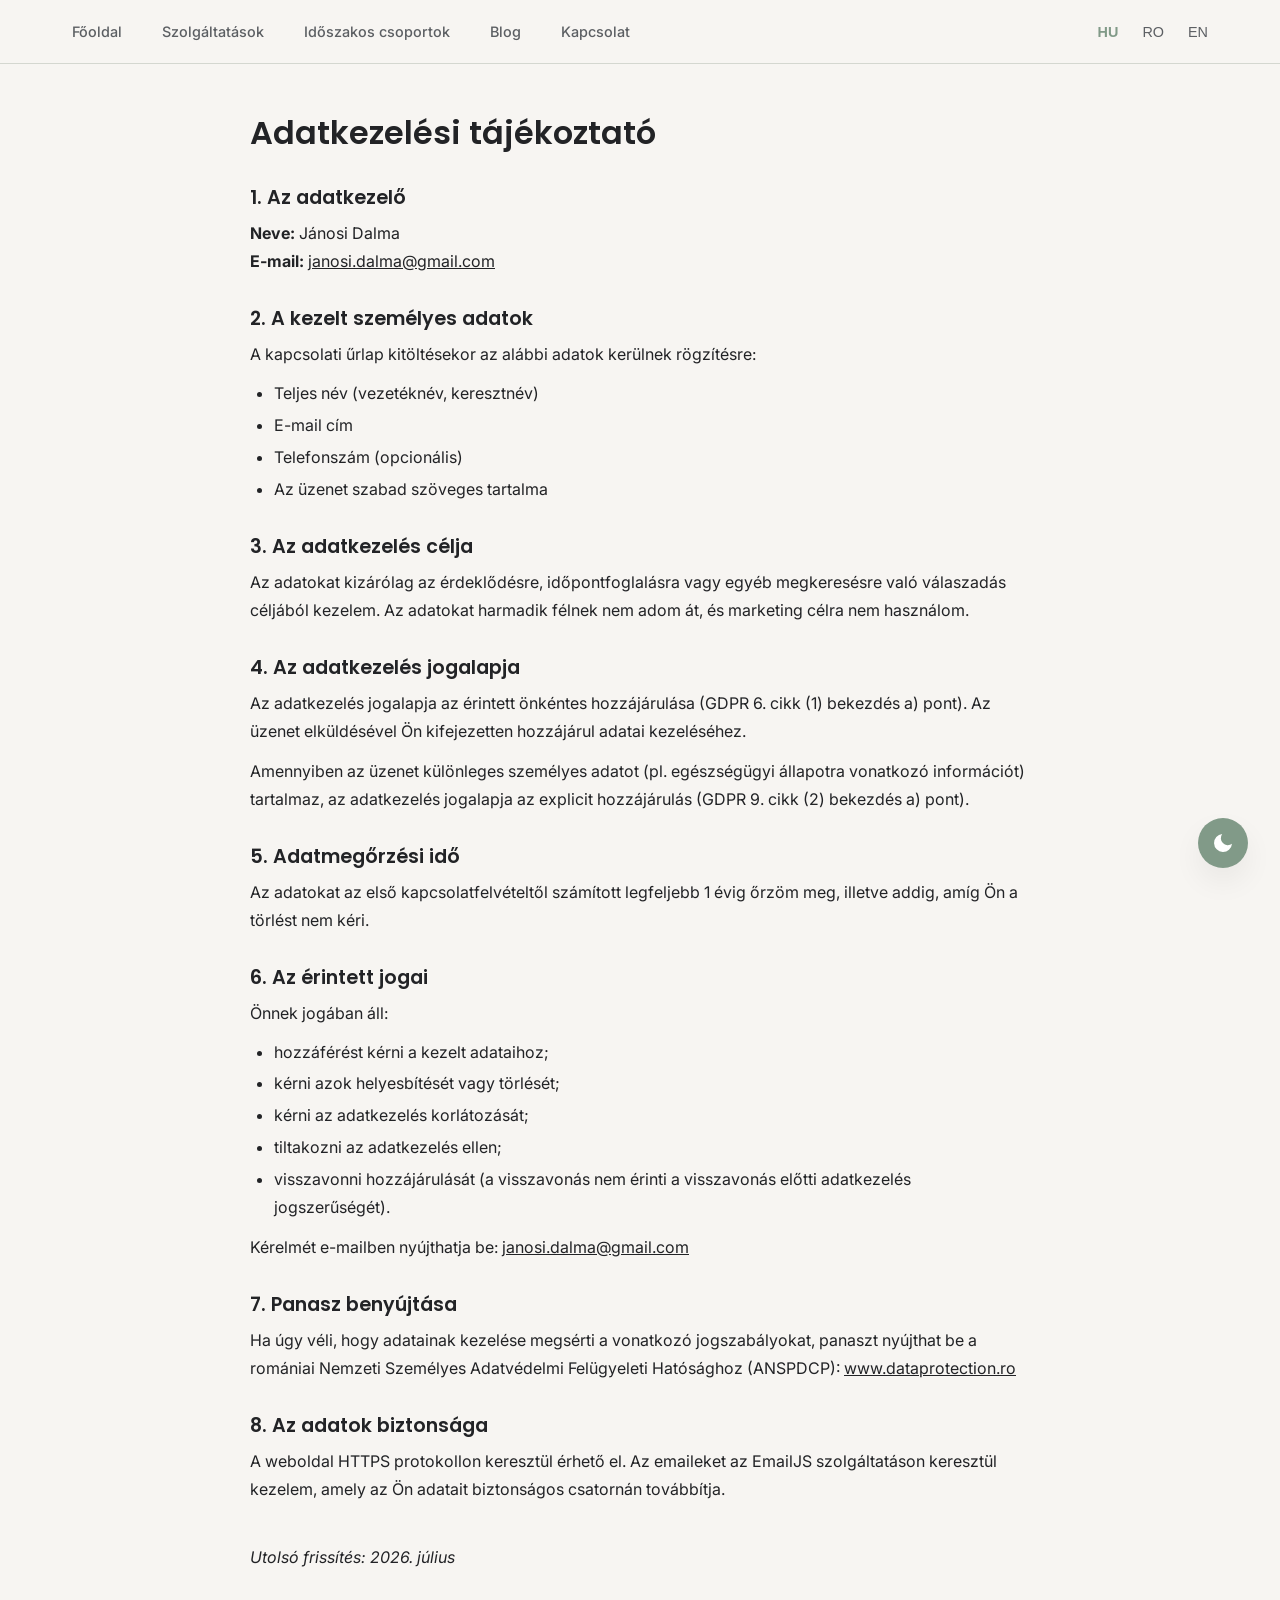
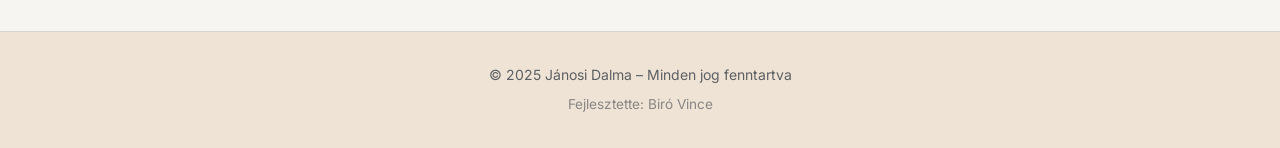
==== adatkezeles.html @ c8825b02 "feat: GDPR hozzájárulás és Formspree integráció - Formspree váltás EmailJS helyett (endpoint: mykqrd" ====
<!DOCTYPE html>
<html lang="hu">
<head>
  <meta charset="UTF-8">
  <meta name="viewport" content="width=device-width, initial-scale=1.0">
  <meta name="description" content="Adatkezelési tájékoztató – Jánosi Dalma">
  <title data-key="privacy_meta_title">Adatkezelési tájékoztató – Jánosi Dalma</title>
  <link rel="stylesheet" href="css/main.css">
  <link rel="icon" type="image/png" href="images/favicon.png">
</head>

<body>

<!-- HEADER -->
<header class="header">
  <div class="container header-inner">

    <nav class="nav-desktop nav-left">
      <a href="index.html" data-key="nav_home">Főoldal</a>
      <a href="index.html#services" data-key="nav_services">Szolgáltatások</a>
      <a href="service/periodic-groups.html" data-key="nav_periodic">Időszakos csoportok</a>
      <a href="blog.html" data-key="nav_blog">Blog</a>
      <a href="index.html#contact" data-key="nav_contact">Kapcsolat</a>
    </nav>

    <div class="lang-switcher">
      <button data-lang="hu" aria-label="Magyar">HU</button>
      <button data-lang="ro" aria-label="Română">RO</button>
      <button data-lang="en" aria-label="English">EN</button>
    </div>

    <button class="nav-toggle" id="menuBtn" aria-label="Menü megnyitása">
      <svg class="hamburger-icon" viewBox="0 0 24 24" width="28" height="28">
        <path class="line line-1" d="M3 6h18"/>
        <path class="line line-2" d="M3 12h18"/>
        <path class="line line-3" d="M3 18h18"/>
      </svg>
    </button>
  </div>

  <nav class="nav-mobile" id="mobileMenu">
    <a href="index.html" data-key="nav_home">Főoldal</a>
    <a href="index.html#services" data-key="nav_services">Szolgáltatások</a>
    <a href="service/periodic-groups.html" data-key="nav_periodic">Időszakos csoportok</a>
    <a href="blog.html" data-key="nav_blog">Blog</a>
    <a href="index.html#contact" data-key="nav_contact">Kapcsolat</a>
  </nav>
</header>

<!-- CONTENT -->
<section class="about-section">
  <div class="container">
    <article class="privacy-content">

      <h1 data-key="privacy_heading">Adatkezelési tájékoztató</h1>

      <div class="privacy-body" id="privacyContent">
        <!-- Fallback HU content -->
        <h2>1. Az adatkezelő</h2>
        <p>
          <strong>Neve:</strong> Jánosi Dalma<br>
          <strong>E-mail:</strong> <a href="mailto:janosi.dalma@gmail.com">janosi.dalma@gmail.com</a>
        </p>

        <h2>2. A kezelt személyes adatok</h2>
        <p>A kapcsolati űrlap kitöltésekor az alábbi adatok kerülnek rögzítésre:</p>
        <ul>
          <li>Teljes név (vezetéknév, keresztnév)</li>
          <li>E-mail cím</li>
          <li>Telefonszám (opcionális)</li>
          <li>Az üzenet szabad szöveges tartalma</li>
        </ul>

        <h2>3. Az adatkezelés célja</h2>
        <p>
          Az adatokat kizárólag az érdeklődésre, időpontfoglalásra vagy egyéb megkeresésre való válaszadás céljából kezelem.
          Az adatokat harmadik félnek nem adom át, és marketing célra nem használom.
        </p>

        <h2>4. Az adatkezelés jogalapja</h2>
        <p>
          Az adatkezelés jogalapja az érintett önkéntes hozzájárulása (GDPR 6. cikk (1) bekezdés a) pont).
          Az üzenet elküldésével Ön kifejezetten hozzájárul adatai kezeléséhez.
        </p>
        <p>
          Amennyiben az üzenet különleges személyes adatot (pl. egészségügyi állapotra vonatkozó információt) tartalmaz,
          az adatkezelés jogalapja az explicit hozzájárulás (GDPR 9. cikk (2) bekezdés a) pont).
        </p>

        <h2>5. Adatmegőrzési idő</h2>
        <p>
          Az adatokat az első kapcsolatfelvételtől számított legfeljebb 1 évig őrzöm meg,
          illetve addig, amíg Ön a törlést nem kéri.
        </p>

        <h2>6. Az érintett jogai</h2>
        <p>Önnek jogában áll:</p>
        <ul>
          <li>hozzáférést kérni a kezelt adataihoz;</li>
          <li>kérni azok helyesbítését vagy törlését;</li>
          <li>kérni az adatkezelés korlátozását;</li>
          <li>tiltakozni az adatkezelés ellen;</li>
          <li>visszavonni hozzájárulását (a visszavonás nem érinti a visszavonás előtti adatkezelés jogszerűségét).</li>
        </ul>
        <p>
          Kérelmét e-mailben nyújthatja be: <a href="mailto:janosi.dalma@gmail.com">janosi.dalma@gmail.com</a>
        </p>

        <h2>7. Panasz benyújtása</h2>
        <p>
          Ha úgy véli, hogy adatainak kezelése megsérti a vonatkozó jogszabályokat, panaszt nyújthat be
          a romániai Nemzeti Személyes Adatvédelmi Felügyeleti Hatósághoz (ANSPDCP):
          <a href="https://www.dataprotection.ro" target="_blank" rel="noopener">www.dataprotection.ro</a>
        </p>

        <h2>8. Az adatok biztonsága</h2>
        <p>
          A weboldal HTTPS protokollon keresztül érhető el. Az emaileket az EmailJS szolgáltatáson keresztül kezelem,
          amely az Ön adatait biztonságos csatornán továbbítja.
        </p>

        <p class="privacy-date"><em>Utolsó frissítés: 2026. július</em></p>
      </div>

    </article>
  </div>
</section>

<!-- FOOTER -->
<footer class="footer">
  <div class="container">
    <span data-key="footer_text">© 2025 Jánosi Dalma – Minden jog fenntartva</span>
    <div class="footer-credit">
      <a href="mailto:birovince@yahoo.com" data-key="footer_dev">Fejlesztette: Biró Vince</a>
    </div>
  </div>
</footer>

<script src="js/main.js"></script>

</body>
</html>
---- css/main.css ----
/* ===================================================
   MAIN.CSS - Moduláris CSS összefoglaló
   Jánosi Dalma - Pszichoterápia Website
   =================================================== */

/* Inter font importálása a Google Fonts-ról */
@import url('https://fonts.googleapis.com/css2?family=Inter:wght@300;400;500;600;700&family=Poppins:wght@400;500;600;700&display=swap');

/* Alapvető stílusok és változók */
@import 'base.css';

/* Layout és szerkezet */
@import 'layout.css';

/* Újrafelhasználható komponensek */
@import 'components.css';

/* Utility clasok */
@import 'utilities.css';

/* ===================================================
   EGYÉNI KIEGÉSZÍTÉSEK
   =================================================== */

/* Smooth scroll enhancement */
html {
  scroll-padding-top: 80px;
}

/* Print styles */
@media print {
  .header,
  .footer,
  .theme-toggle,
  .nav-mobile,
  .lang-switcher {
    display: none !important;
  }
  
  body {
    background: white;
    color: black;
  }
  
  a {
    text-decoration: underline;
  }
}

/* Reduce motion for accessibility */
@media (prefers-reduced-motion: reduce) {
  *,
  *::before,
  *::after {
    animation-duration: 0.01ms !important;
    animation-iteration-count: 1 !important;
    transition-duration: 0.01ms !important;
  }
}

/* High contrast mode support */
@media (prefers-contrast: high) {
  :root {
    --border-subtle: #000;
    --shadow-soft: none;
    --shadow-medium: none;
  }
}

/* Scroll-to-top button */
.scroll-to-top {
  position: fixed;
  bottom: 2rem;
  left: 2rem;
  width: 50px;
  height: 50px;
  border-radius: 50%;
  background: var(--accent-main);
  border: none;
  cursor: pointer;
  display: none;
  align-items: center;
  justify-content: center;
  box-shadow: var(--shadow-medium);
  transition: all var(--transition-smooth);
  z-index: var(--z-fixed);
  opacity: 0;
}

.scroll-to-top.visible {
  display: flex;
  opacity: 1;
}

.scroll-to-top:hover {
  transform: translateY(-3px);
  background: var(--accent-hover);
}

.scroll-to-top svg {
  width: 24px;
  height: 24px;
  fill: white;
}

/* Custom scrollbar */
::-webkit-scrollbar {
  width: 12px;
  height: 12px;
}

::-webkit-scrollbar-track {
  background: var(--bg-main);
}

::-webkit-scrollbar-thumb {
  background: var(--accent-soft);
  border-radius: 6px;
  border: 2px solid var(--bg-main);
}

::-webkit-scrollbar-thumb:hover {
  background: var(--accent-main);
}

/* Firefox scrollbar */
* {
  scrollbar-width: thin;
  scrollbar-color: var(--accent-soft) var(--bg-main);
}

/* No results message */
.no-results {
  text-align: center;
  padding: var(--spacing-xl);
  color: var(--text-muted);
  font-size: var(--font-size-lg);
}

.no-results svg {
  width: 64px;
  height: 64px;
  margin: 0 auto var(--spacing-md);
  opacity: 0.3;
}

/* =================================================================
   SZOLGÁLTATÁS OLDALAK KIEGÉSZÍTÉSEK
   ================================================================= */

/* Bal oldali szöveges tartalom formázása */
.left p {
  font-size: 1.1rem;
  line-height: 1.7;
  margin-bottom: 1.5rem;
  text-align: justify;
  text-justify: inter-word;
}

.left ul {
  padding-left: 1.5rem;
  margin: 0.75rem 0 1.5rem;
}

.left ul li {
  font-size: 1.1rem;
  line-height: 1.7;
  margin-bottom: 0.4rem;
}

/* Adatkezelési tájékoztató */
.privacy-content {
  max-width: 780px;
  margin: 0 auto;
}

.privacy-content h1 {
  font-size: 2rem;
  margin-bottom: 2rem;
}

.privacy-body h2 {
  font-size: 1.2rem;
  margin-top: 2rem;
  margin-bottom: 0.5rem;
  color: var(--text-heading);
}

.privacy-body p {
  font-size: 1rem;
  line-height: 1.75;
  margin-bottom: 0.75rem;
  color: var(--text-body);
}

.privacy-body ul {
  padding-left: 1.5rem;
  margin: 0.5rem 0 0.75rem;
}

.privacy-body ul li {
  font-size: 1rem;
  line-height: 1.7;
  margin-bottom: 0.3rem;
  color: var(--text-body);
}

.privacy-body a {
  color: var(--color-primary);
  text-decoration: underline;
}

.privacy-date {
  margin-top: 2.5rem;
  font-size: 0.9rem;
  color: var(--text-muted);
}

/* Info-box h3 stílus */
.info-box h3 {
  font-family: "Poppins", sans-serif;
  font-size: 1.3rem;
  margin-top: 0;
  margin-bottom: 1rem;
}

.info-box p {
  margin: 0.8rem 0;
  font-size: 1rem;
  line-height: 1.6;
}

.info-box strong {
  color: var(--accent-main);
  font-weight: 600;
}

/* Mobilon info-box felül */
@media (max-width: 899px) {
  .two-columns {
    grid-template-columns: 1fr;
  }
}

/* =================================================================
   TV SZEREPLÉSEK SLIDER
   ================================================================= */

.tv-appearances {
  background: var(--bg-main);
}

.tv-appearances h2 {
  margin-bottom: var(--spacing-lg);
}

.video-carousel {
  display: flex;
  align-items: center;
  gap: var(--spacing-sm);
}

.carousel-window {
  flex: 1;
  overflow: hidden;
}

.carousel-track {
  display: flex;
  gap: var(--spacing-md);
  transition: transform 0.4s cubic-bezier(0.4, 0, 0.2, 1);
}

.video-item {
  flex-shrink: 0;
  min-width: 0;
}

.video-wrapper {
  position: relative;
  padding-bottom: 56.25%;
  height: 0;
  overflow: hidden;
  border-radius: var(--radius-card);
  background: var(--bg-beige);
  box-shadow: var(--shadow-soft);
}

.video-wrapper iframe {
  position: absolute;
  top: 0;
  left: 0;
  width: 100%;
  height: 100%;
  border: none;
}

.video-caption {
  text-align: center;
  margin-top: var(--spacing-sm);
  margin-bottom: 0;
  color: var(--text-muted);
  font-size: var(--font-size-sm);
}

.carousel-btn {
  flex-shrink: 0;
  background: var(--bg-surface);
  border: 2px solid var(--border-subtle);
  border-radius: 50%;
  width: 44px;
  height: 44px;
  display: flex;
  align-items: center;
  justify-content: center;
  cursor: pointer;
  transition: all var(--transition-smooth);
}

.carousel-btn:hover {
  background: var(--accent-main);
  border-color: var(--accent-main);
}

.carousel-btn svg {
  fill: var(--text-muted);
  transition: fill var(--transition-fast);
}

.carousel-btn:hover svg {
  fill: white;
}

.carousel-btn.hidden {
  visibility: hidden;
  pointer-events: none;
}

/* =================================================================
   SZOLGÁLTATÁSOK KÖNYV
   ================================================================= */

.book-wrapper {
  display: flex;
  align-items: center;
  gap: var(--spacing-md);
}

/* --- Keretező elem: lapszél-rétegek itt jelennek meg --- */
.book-frame {
  flex: 1;
  position: relative;
}

/* Bal oldal: már átforgatott lapok */
.book-frame::before {
  content: '';
  position: absolute;
  top: 5px;
  left: 0;
  width: calc(50% - 7px);
  height: calc(100% - 10px);
  background: linear-gradient(to right, #e8e2d8, #f0ece5);
  border-radius: var(--radius-card) 0 0 var(--radius-card);
  z-index: 0;
  box-shadow:
    -3px 3px 0 0 #e3ddd3,
    -6px 6px 0 0 #ddd7cc,
    -9px 9px 0 0 #d8d2c6;
}

/* Jobb oldal: még lapozatlan lapok */
.book-frame::after {
  content: '';
  position: absolute;
  top: 5px;
  right: 0;
  width: calc(50% - 7px);
  height: calc(100% - 10px);
  background: #f5f2ee;
  border-radius: 0 var(--radius-card) var(--radius-card) 0;
  z-index: 0;
  box-shadow:
    3px 3px 0 0 #f0ece7,
    6px 6px 0 0 #ece7e1,
    9px 9px 0 0 #e8e2db;
}

/* --- A könyv maga --- */
.book {
  position: relative;
  z-index: 1;
  display: flex;
  perspective: 2500px;
  min-height: 400px;
  border-radius: var(--radius-card);
  box-shadow:
    0 2px 0 0 rgba(0,0,0,0.06),
    0 10px 30px rgba(0,0,0,0.12),
    0 24px 60px rgba(0,0,0,0.10);
}

.book-page {
  flex: 1;
  padding: var(--spacing-lg);
  position: relative;
  z-index: 1;
}

.book-left {
  background: linear-gradient(105deg, #eee8df 0%, #f8f5f1 60%, var(--bg-surface) 100%);
  border-radius: var(--radius-card) 0 0 var(--radius-card);
  box-shadow: inset -8px 0 20px rgba(0,0,0,0.06);
}

.book-right-bg {
  background: var(--bg-surface);
  border-radius: 0 var(--radius-card) var(--radius-card) 0;
  box-shadow: inset 8px 0 20px rgba(0,0,0,0.03);
}

/* Könyvgerinc */
.book-spine-bar {
  position: absolute;
  top: 0;
  left: calc(50% - 7px);
  width: 14px;
  height: 100%;
  z-index: 8;
  pointer-events: none;
  background: linear-gradient(to right,
    #7a6454 0%,
    #a88870 20%,
    #c0a488 40%,
    #b89880 60%,
    #a07860 80%,
    #886050 100%
  );
  box-shadow:
    inset 3px 0 6px rgba(0,0,0,0.3),
    inset -3px 0 6px rgba(0,0,0,0.3),
    0 0 8px rgba(0,0,0,0.15);
}

/* Lapozó elem */
.book-flip {
  position: absolute;
  top: 0;
  height: 100%;
  width: 50%;
  transform-style: preserve-3d;
  transition: transform 0.7s cubic-bezier(0.645, 0.045, 0.355, 1);
  z-index: 10;
  display: none;
}

.book-flip-side {
  position: absolute;
  inset: 0;
  padding: var(--spacing-lg);
  backface-visibility: hidden;
  -webkit-backface-visibility: hidden;
}

.book-flip-front {
  background: var(--bg-surface);
  border-radius: 0 var(--radius-card) var(--radius-card) 0;
  box-shadow: inset 8px 0 20px rgba(0,0,0,0.03);
}

.book-flip-back {
  transform: rotateY(180deg);
  background: linear-gradient(105deg, #eee8df 0%, #f8f5f1 60%, var(--bg-surface) 100%);
  border-radius: var(--radius-card) 0 0 var(--radius-card);
  box-shadow: inset -8px 0 20px rgba(0,0,0,0.06);
}

/* Oldal tartalom */
.book-page-inner {
  display: flex;
  flex-direction: column;
  height: 100%;
}

.book-page-inner img {
  width: 100%;
  height: 170px;
  object-fit: cover;
  border-radius: var(--radius-md);
  margin-bottom: var(--spacing-sm);
}

.book-page-inner h3 {
  font-size: var(--font-size-lg);
  line-height: 1.3;
  margin-bottom: var(--spacing-xs);
}

.book-page-inner p {
  color: var(--text-muted);
  font-size: var(--font-size-sm);
  line-height: 1.6;
  flex: 1;
  margin-bottom: var(--spacing-sm);
}

.book-page-inner .btn {
  align-self: flex-start;
}

/* Navigáció */
.book-nav-btn {
  flex-shrink: 0;
  background: var(--bg-surface);
  border: 2px solid var(--border-subtle);
  border-radius: 50%;
  width: 48px;
  height: 48px;
  display: flex;
  align-items: center;
  justify-content: center;
  cursor: pointer;
  transition: all var(--transition-smooth);
}

.book-nav-btn:hover {
  background: var(--accent-main);
  border-color: var(--accent-main);
}

.book-nav-btn svg {
  fill: var(--text-muted);
  transition: fill var(--transition-fast);
}

.book-nav-btn:hover svg {
  fill: white;
}

.book-nav-btn.hidden {
  visibility: hidden;
  pointer-events: none;
}

/* Pontok */
.book-dots {
  display: flex;
  justify-content: center;
  gap: 0.5rem;
  margin-top: var(--spacing-md);
}

.book-dot {
  width: 10px;
  height: 10px;
  border-radius: 50%;
  background: var(--border-subtle);
  border: none;
  cursor: pointer;
  padding: 0;
  transition: background var(--transition-fast), transform var(--transition-fast);
}

.book-dot.active {
  background: var(--accent-main);
  transform: scale(1.3);
}

.book-dot:hover:not(.active) {
  background: var(--accent-soft);
}

@media (max-width: 700px) {
  .book-frame::before,
  .book-frame::after {
    display: none;
  }

  .book-right-bg {
    display: none;
  }

  .book-left {
    border-right: none;
    background: var(--bg-surface);
    border-radius: var(--radius-card);
  }

  .book-spine-bar {
    display: none;
  }

  .book-flip {
    display: none !important;
  }

  /* Könyv elrejtése mobilon */
  .book-wrapper,
  .book-dots {
    display: none !important;
  }
}

/* =================================================================
   SZOLGÁLTATÁSOK KÁRTYAPAKLI (mobil nézet)
   ================================================================= */

.card-stack-wrapper {
  display: none; /* desktop: rejtett */
}

@media (max-width: 700px) {
  .card-stack-wrapper {
    display: block;
    position: relative;
    height: 450px;
    max-width: 340px;
    margin: 0 auto;
  }
}

/* Kártyalap */
.svc-card {
  position: absolute;
  inset: 0 0 auto 0;
  width: 100%;
  height: 420px;
  background: var(--bg-surface);
  border-radius: var(--radius-card);
  box-shadow: 0 6px 24px rgba(0,0,0,0.13), 0 2px 8px rgba(0,0,0,0.07);
  overflow: hidden;
  cursor: default;
  will-change: transform, opacity;
  user-select: none;
  -webkit-user-select: none;
  touch-action: pan-y;
  padding: var(--spacing-sm);
}

.svc-card img {
  width: 100%;
  height: 150px;
  object-fit: cover;
  display: block;
  border-radius: var(--radius-md);
  margin-bottom: var(--spacing-xs);
  pointer-events: none;
  -webkit-user-drag: none;
}

.svc-card-body {
  padding: var(--spacing-xs) 0 0;
}

.svc-card-body h3 {
  font-size: var(--font-size-lg);
  margin: 0 0 var(--spacing-xs);
  line-height: 1.3;
}

.svc-card-body p {
  color: var(--text-muted);
  font-size: var(--font-size-sm);
  line-height: 1.6;
  margin: 0;
  display: -webkit-box;
  -webkit-line-clamp: 3;
  -webkit-box-orient: vertical;
  overflow: hidden;
}

/* Húzd el tipp */
.svc-swipe-hint {
  display: none;
}

@media (max-width: 700px) {
  .svc-swipe-hint {
    display: block;
    text-align: center;
    margin-top: 0.5rem;
    color: var(--text-muted);
    font-size: 0.78rem;
    opacity: 0.6;
    pointer-events: none;
  }
}

/* Részletek panel */
.svc-detail-overlay {
  position: absolute;
  inset: 0;
  background: var(--bg-surface);
  border-radius: var(--radius-card);
  z-index: 20;
  overflow-y: auto;
  overscroll-behavior: contain;
  transform: translateY(24px) scale(0.97);
  opacity: 0;
  pointer-events: none;
  transition: transform 0.3s cubic-bezier(0.4,0,0.2,1), opacity 0.3s ease;
  box-shadow: 0 10px 40px rgba(0,0,0,0.18);
}

.svc-detail-overlay.open {
  transform: translateY(0) scale(1);
  opacity: 1;
  pointer-events: all;
}

.svc-detail-close {
  position: absolute;
  top: 0.6rem;
  right: 0.6rem;
  background: rgba(0,0,0,0.07);
  border: none;
  border-radius: 50%;
  width: 34px;
  height: 34px;
  cursor: pointer;
  display: flex;
  align-items: center;
  justify-content: center;
  z-index: 21;
  transition: background var(--transition-fast);
  flex-shrink: 0;
}

.svc-detail-close:hover {
  background: rgba(0,0,0,0.14);
}

.svc-detail-close svg {
  fill: var(--text-main);
}

.svc-detail-overlay .svc-detail-cover {
  width: 100%;
  height: 155px;
  object-fit: cover;
  display: block;
}

.svc-detail-body {
  padding: var(--spacing-md);
  padding-top: var(--spacing-sm);
}

.svc-detail-body h3 {
  font-size: var(--font-size-lg);
  margin: 0 0 var(--spacing-xs);
  padding-right: 2rem;
  line-height: 1.3;
}

.svc-detail-body p {
  color: var(--text-muted);
  font-size: var(--font-size-sm);
  line-height: 1.65;
  margin-bottom: var(--spacing-md);
}
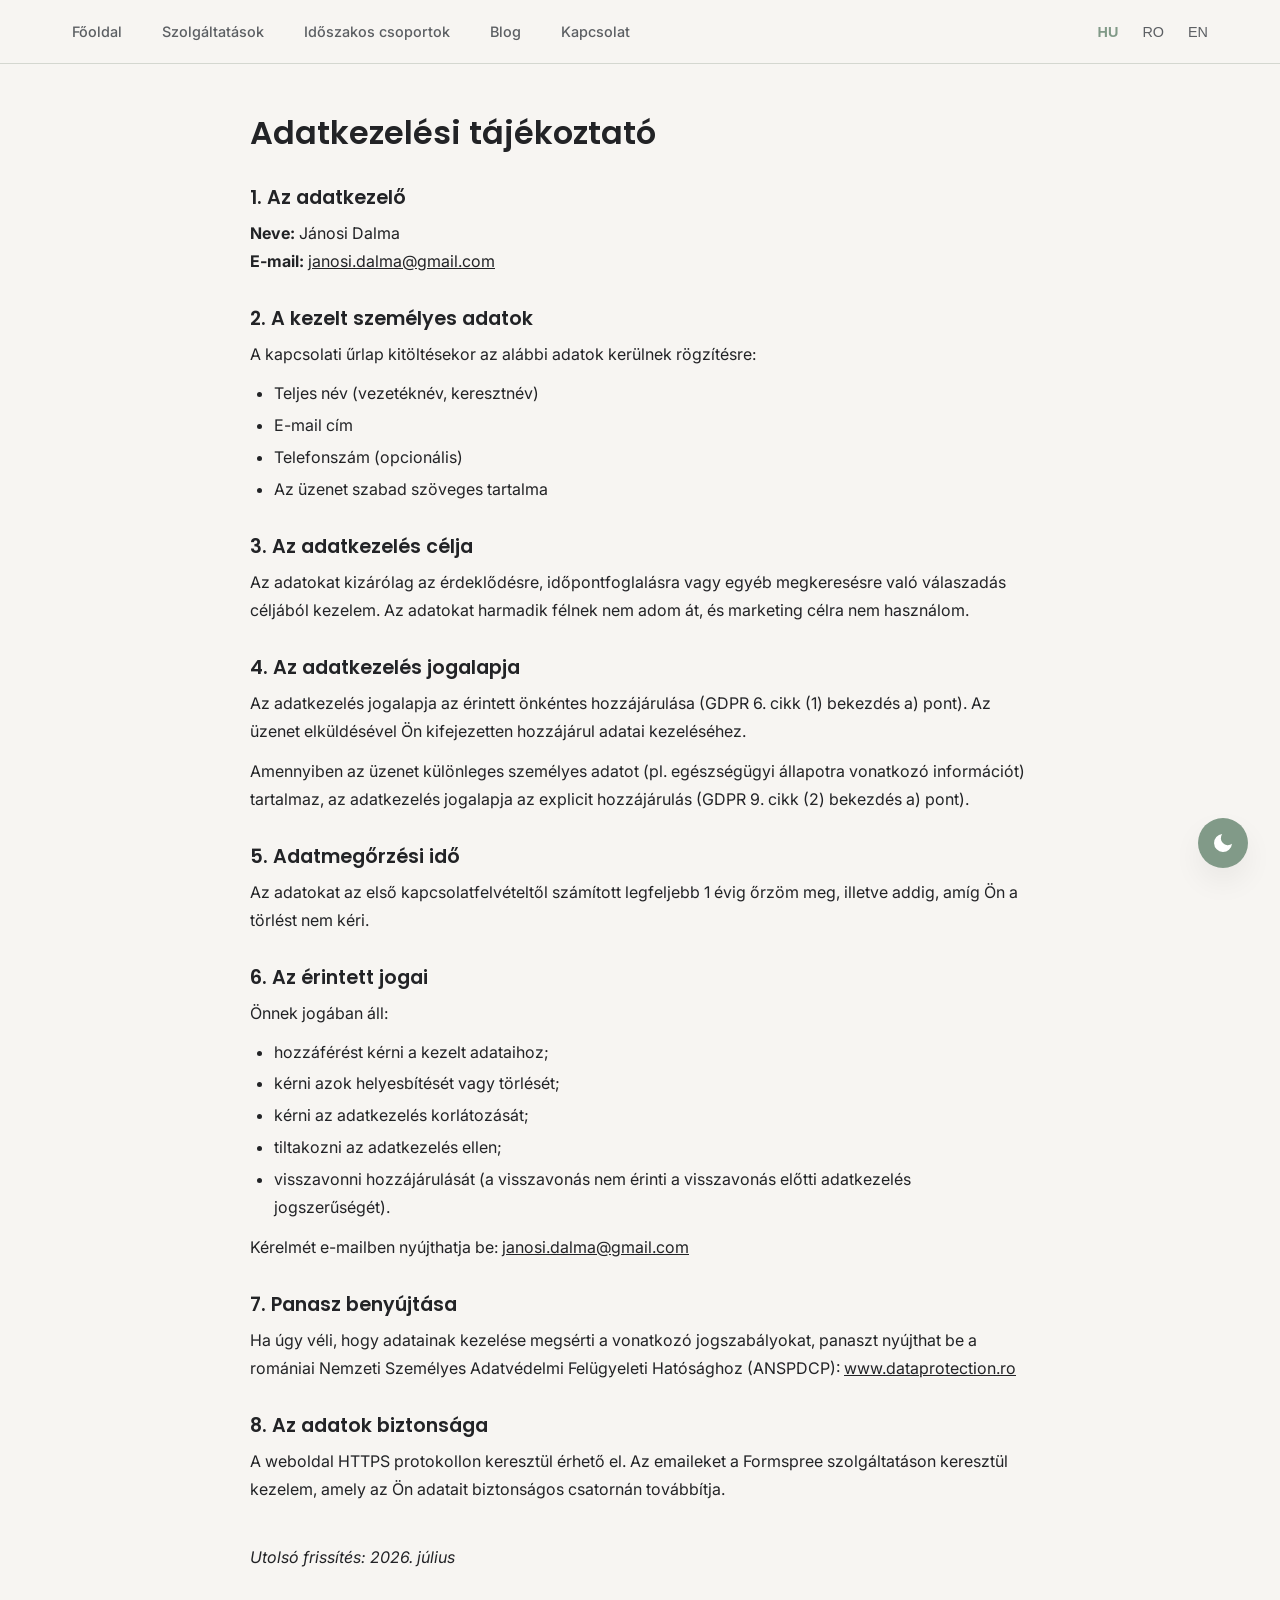
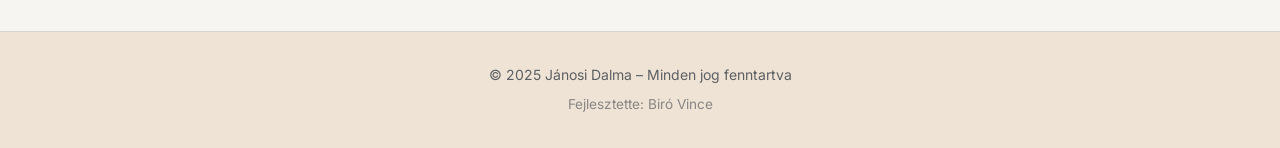
==== commit e6c5f180: "feat: adatkezelési tájékoztató ro/en fordítással Co-Authored-By: Claude Sonnet 4.6 <noreply@anthropi" ====
--- a/adatkezeles.html
+++ b/adatkezeles.html
@@ -54,64 +54,25 @@
 
       <h1 data-key="privacy_heading">Adatkezelési tájékoztató</h1>
 
-      <div class="privacy-body" id="privacyContent">
-        <!-- Fallback HU content -->
+      <div class="privacy-body" id="privacyContent" data-key="privacy_body">
         <h2>1. Az adatkezelő</h2>
-        <p>
-          <strong>Neve:</strong> Jánosi Dalma<br>
-          <strong>E-mail:</strong> <a href="mailto:janosi.dalma@gmail.com">janosi.dalma@gmail.com</a>
-        </p>
-
+        <p><strong>Neve:</strong> Jánosi Dalma<br><strong>E-mail:</strong> <a href="mailto:janosi.dalma@gmail.com">janosi.dalma@gmail.com</a></p>
         <h2>2. A kezelt személyes adatok</h2>
         <p>A kapcsolati űrlap kitöltésekor az alábbi adatok kerülnek rögzítésre:</p>
-        <ul>
-          <li>Teljes név (vezetéknév, keresztnév)</li>
-          <li>E-mail cím</li>
-          <li>Telefonszám (opcionális)</li>
-          <li>Az üzenet szabad szöveges tartalma</li>
-        </ul>
-
+        <ul><li>Teljes név (vezetéknév, keresztnév)</li><li>E-mail cím</li><li>Telefonszám (opcionális)</li><li>Az üzenet szabad szöveges tartalma</li></ul>
         <h2>3. Az adatkezelés célja</h2>
-        <p>
-          Az adatokat kizárólag az érdeklődésre, időpontfoglalásra vagy egyéb megkeresésre való válaszadás céljából kezelem.
-          Az adatokat harmadik félnek nem adom át, és marketing célra nem használom.
-        </p>
-
+        <p>Az adatokat kizárólag az érdeklődésre, időpontfoglalásra vagy egyéb megkeresésre való válaszadás céljából kezelem. Az adatokat harmadik félnek nem adom át, és marketing célra nem használom.</p>
         <h2>4. Az adatkezelés jogalapja</h2>
-        <p>
-          Az adatkezelés jogalapja az érintett önkéntes hozzájárulása (GDPR 6. cikk (1) bekezdés a) pont).
-          Az üzenet elküldésével Ön kifejezetten hozzájárul adatai kezeléséhez.
-        </p>
-        <p>
-          Amennyiben az üzenet különleges személyes adatot (pl. egészségügyi állapotra vonatkozó információt) tartalmaz,
-          az adatkezelés jogalapja az explicit hozzájárulás (GDPR 9. cikk (2) bekezdés a) pont).
-        </p>
-
+        <p>Az adatkezelés jogalapja az érintett önkéntes hozzájárulása (GDPR 6. cikk (1) bekezdés a) pont). Az üzenet elküldésével Ön kifejezetten hozzájárul adatai kezeléséhez.</p>
+        <p>Amennyiben az üzenet különleges személyes adatot (pl. egészségügyi állapotra vonatkozó információt) tartalmaz, az adatkezelés jogalapja az explicit hozzájárulás (GDPR 9. cikk (2) bekezdés a) pont).</p>
         <h2>5. Adatmegőrzési idő</h2>
-        <p>
-          Az adatokat az első kapcsolatfelvételtől számított legfeljebb 1 évig őrzöm meg,
-          illetve addig, amíg Ön a törlést nem kéri.
-        </p>
-
+        <p>Az adatokat az első kapcsolatfelvételtől számított legfeljebb 1 évig őrzöm meg, illetve addig, amíg Ön a törlést nem kéri.</p>
         <h2>6. Az érintett jogai</h2>
         <p>Önnek jogában áll:</p>
-        <ul>
-          <li>hozzáférést kérni a kezelt adataihoz;</li>
-          <li>kérni azok helyesbítését vagy törlését;</li>
-          <li>kérni az adatkezelés korlátozását;</li>
-          <li>tiltakozni az adatkezelés ellen;</li>
-          <li>visszavonni hozzájárulását (a visszavonás nem érinti a visszavonás előtti adatkezelés jogszerűségét).</li>
-        </ul>
-        <p>
-          Kérelmét e-mailben nyújthatja be: <a href="mailto:janosi.dalma@gmail.com">janosi.dalma@gmail.com</a>
-        </p>
-
+        <ul><li>hozzáférést kérni a kezelt adataihoz;</li><li>kérni azok helyesbítését vagy törlését;</li><li>kérni az adatkezelés korlátozását;</li><li>tiltakozni az adatkezelés ellen;</li><li>visszavonni hozzájárulását (a visszavonás nem érinti a visszavonás előtti adatkezelés jogszerűségét).</li></ul>
+        <p>Kérelmét e-mailben nyújthatja be: <a href="mailto:janosi.dalma@gmail.com">janosi.dalma@gmail.com</a></p>
         <h2>7. Panasz benyújtása</h2>
-        <p>
-          Ha úgy véli, hogy adatainak kezelése megsérti a vonatkozó jogszabályokat, panaszt nyújthat be
-          a romániai Nemzeti Személyes Adatvédelmi Felügyeleti Hatósághoz (ANSPDCP):
-          <a href="https://www.dataprotection.ro" target="_blank" rel="noopener">www.dataprotection.ro</a>
-        </p>
+        <p>Ha úgy véli, hogy adatainak kezelése megsérti a vonatkozó jogszabályokat, panaszt nyújthat be a romániai Nemzeti Személyes Adatvédelmi Felügyeleti Hatósághoz (ANSPDCP): <a href="https://www.dataprotection.ro" target="_blank" rel="noopener">www.dataprotection.ro</a></p>
 
         <h2>8. Az adatok biztonsága</h2>
         <p>
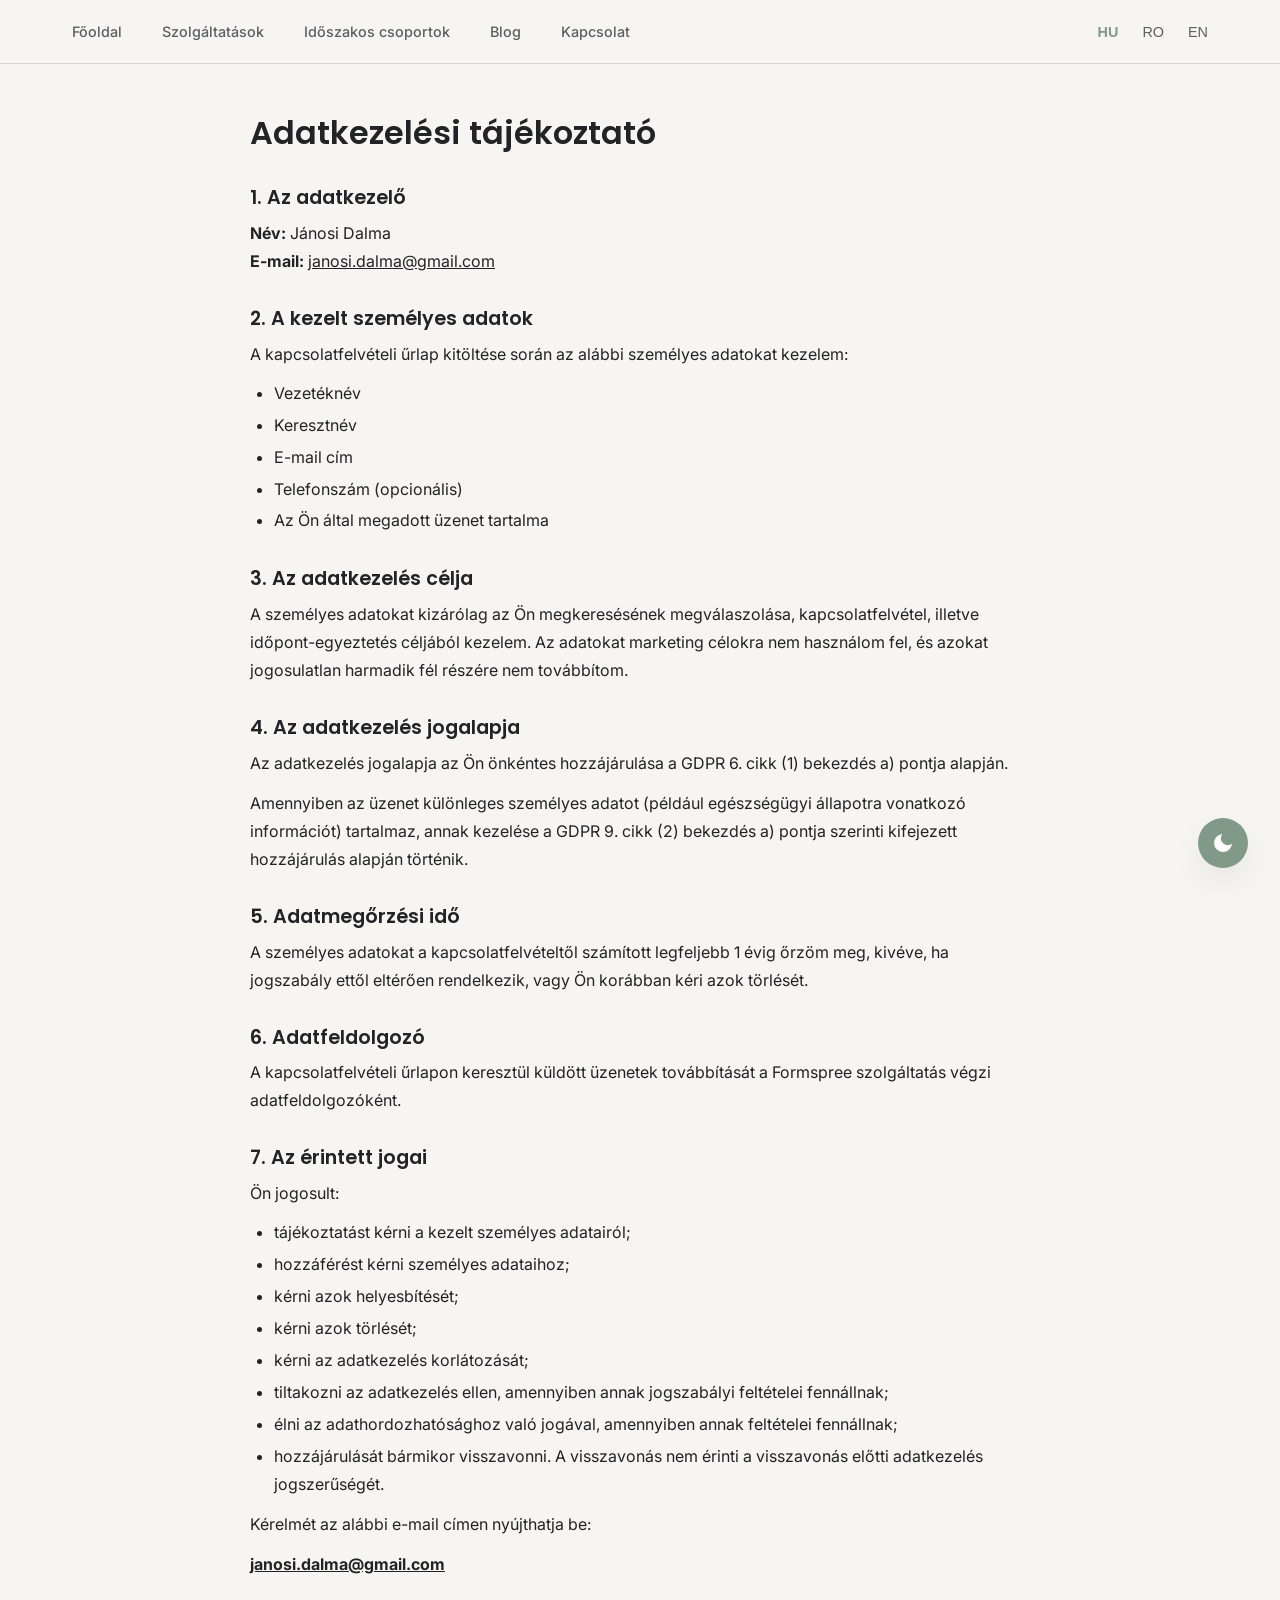
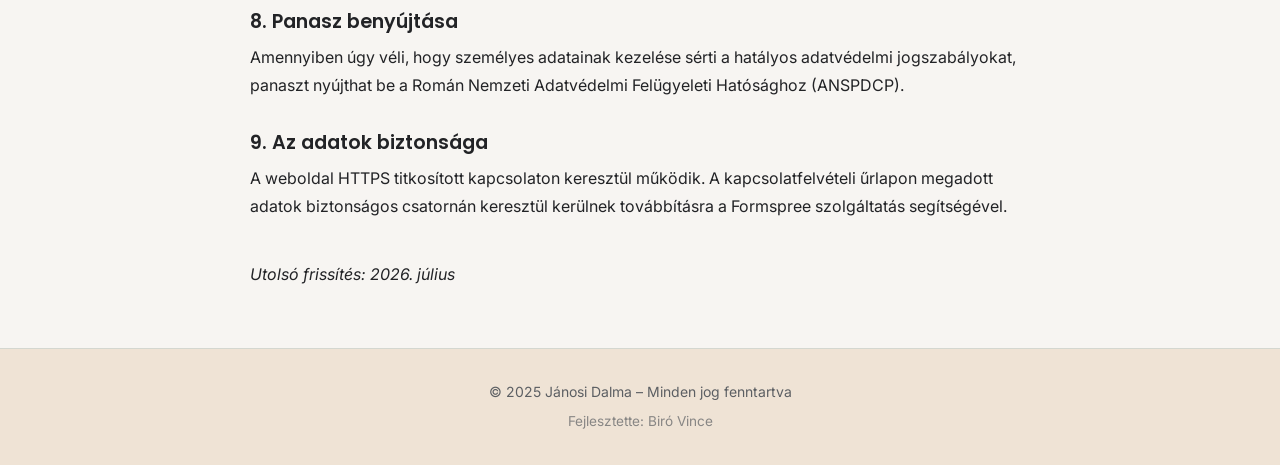
==== commit 871b5a86: "feat: adatkezelési tájékoztató ro/en fordítással Co-Authored-By: Claude Sonnet 4.6 <noreply@anthropi" ====
--- a/adatkezeles.html
+++ b/adatkezeles.html
@@ -56,30 +56,28 @@
 
       <div class="privacy-body" id="privacyContent" data-key="privacy_body">
         <h2>1. Az adatkezelő</h2>
-        <p><strong>Neve:</strong> Jánosi Dalma<br><strong>E-mail:</strong> <a href="mailto:janosi.dalma@gmail.com">janosi.dalma@gmail.com</a></p>
+        <p><strong>Név:</strong> Jánosi Dalma<br><strong>E-mail:</strong> <a href="mailto:janosi.dalma@gmail.com">janosi.dalma@gmail.com</a></p>
         <h2>2. A kezelt személyes adatok</h2>
-        <p>A kapcsolati űrlap kitöltésekor az alábbi adatok kerülnek rögzítésre:</p>
-        <ul><li>Teljes név (vezetéknév, keresztnév)</li><li>E-mail cím</li><li>Telefonszám (opcionális)</li><li>Az üzenet szabad szöveges tartalma</li></ul>
+        <p>A kapcsolatfelvételi űrlap kitöltése során az alábbi személyes adatokat kezelem:</p>
+        <ul><li>Vezetéknév</li><li>Keresztnév</li><li>E-mail cím</li><li>Telefonszám (opcionális)</li><li>Az Ön által megadott üzenet tartalma</li></ul>
         <h2>3. Az adatkezelés célja</h2>
-        <p>Az adatokat kizárólag az érdeklődésre, időpontfoglalásra vagy egyéb megkeresésre való válaszadás céljából kezelem. Az adatokat harmadik félnek nem adom át, és marketing célra nem használom.</p>
+        <p>A személyes adatokat kizárólag az Ön megkeresésének megválaszolása, kapcsolatfelvétel, illetve időpont-egyeztetés céljából kezelem. Az adatokat marketing célokra nem használom fel, és azokat jogosulatlan harmadik fél részére nem továbbítom.</p>
         <h2>4. Az adatkezelés jogalapja</h2>
-        <p>Az adatkezelés jogalapja az érintett önkéntes hozzájárulása (GDPR 6. cikk (1) bekezdés a) pont). Az üzenet elküldésével Ön kifejezetten hozzájárul adatai kezeléséhez.</p>
-        <p>Amennyiben az üzenet különleges személyes adatot (pl. egészségügyi állapotra vonatkozó információt) tartalmaz, az adatkezelés jogalapja az explicit hozzájárulás (GDPR 9. cikk (2) bekezdés a) pont).</p>
+        <p>Az adatkezelés jogalapja az Ön önkéntes hozzájárulása a GDPR 6. cikk (1) bekezdés a) pontja alapján.</p>
+        <p>Amennyiben az üzenet különleges személyes adatot (például egészségügyi állapotra vonatkozó információt) tartalmaz, annak kezelése a GDPR 9. cikk (2) bekezdés a) pontja szerinti kifejezett hozzájárulás alapján történik.</p>
         <h2>5. Adatmegőrzési idő</h2>
-        <p>Az adatokat az első kapcsolatfelvételtől számított legfeljebb 1 évig őrzöm meg, illetve addig, amíg Ön a törlést nem kéri.</p>
-        <h2>6. Az érintett jogai</h2>
-        <p>Önnek jogában áll:</p>
-        <ul><li>hozzáférést kérni a kezelt adataihoz;</li><li>kérni azok helyesbítését vagy törlését;</li><li>kérni az adatkezelés korlátozását;</li><li>tiltakozni az adatkezelés ellen;</li><li>visszavonni hozzájárulását (a visszavonás nem érinti a visszavonás előtti adatkezelés jogszerűségét).</li></ul>
-        <p>Kérelmét e-mailben nyújthatja be: <a href="mailto:janosi.dalma@gmail.com">janosi.dalma@gmail.com</a></p>
-        <h2>7. Panasz benyújtása</h2>
-        <p>Ha úgy véli, hogy adatainak kezelése megsérti a vonatkozó jogszabályokat, panaszt nyújthat be a romániai Nemzeti Személyes Adatvédelmi Felügyeleti Hatósághoz (ANSPDCP): <a href="https://www.dataprotection.ro" target="_blank" rel="noopener">www.dataprotection.ro</a></p>
-
-        <h2>8. Az adatok biztonsága</h2>
-        <p>
-          A weboldal HTTPS protokollon keresztül érhető el. Az emaileket az EmailJS szolgáltatáson keresztül kezelem,
-          amely az Ön adatait biztonságos csatornán továbbítja.
-        </p>
-
+        <p>A személyes adatokat a kapcsolatfelvételtől számított legfeljebb 1 évig őrzöm meg, kivéve, ha jogszabály ettől eltérően rendelkezik, vagy Ön korábban kéri azok törlését.</p>
+        <h2>6. Adatfeldolgozó</h2>
+        <p>A kapcsolatfelvételi űrlapon keresztül küldött üzenetek továbbítását a Formspree szolgáltatás végzi adatfeldolgozóként.</p>
+        <h2>7. Az érintett jogai</h2>
+        <p>Ön jogosult:</p>
+        <ul><li>tájékoztatást kérni a kezelt személyes adatairól;</li><li>hozzáférést kérni személyes adataihoz;</li><li>kérni azok helyesbítését;</li><li>kérni azok törlését;</li><li>kérni az adatkezelés korlátozását;</li><li>tiltakozni az adatkezelés ellen, amennyiben annak jogszabályi feltételei fennállnak;</li><li>élni az adathordozhatósághoz való jogával, amennyiben annak feltételei fennállnak;</li><li>hozzájárulását bármikor visszavonni. A visszavonás nem érinti a visszavonás előtti adatkezelés jogszerűségét.</li></ul>
+        <p>Kérelmét az alábbi e-mail címen nyújthatja be:</p>
+        <p><strong><a href="mailto:janosi.dalma@gmail.com">janosi.dalma@gmail.com</a></strong></p>
+        <h2>8. Panasz benyújtása</h2>
+        <p>Amennyiben úgy véli, hogy személyes adatainak kezelése sérti a hatályos adatvédelmi jogszabályokat, panaszt nyújthat be a Román Nemzeti Adatvédelmi Felügyeleti Hatósághoz (ANSPDCP).</p>
+        <h2>9. Az adatok biztonsága</h2>
+        <p>A weboldal HTTPS titkosított kapcsolaton keresztül működik. A kapcsolatfelvételi űrlapon megadott adatok biztonságos csatornán keresztül kerülnek továbbításra a Formspree szolgáltatás segítségével.</p>
         <p class="privacy-date"><em>Utolsó frissítés: 2026. július</em></p>
       </div>
 
